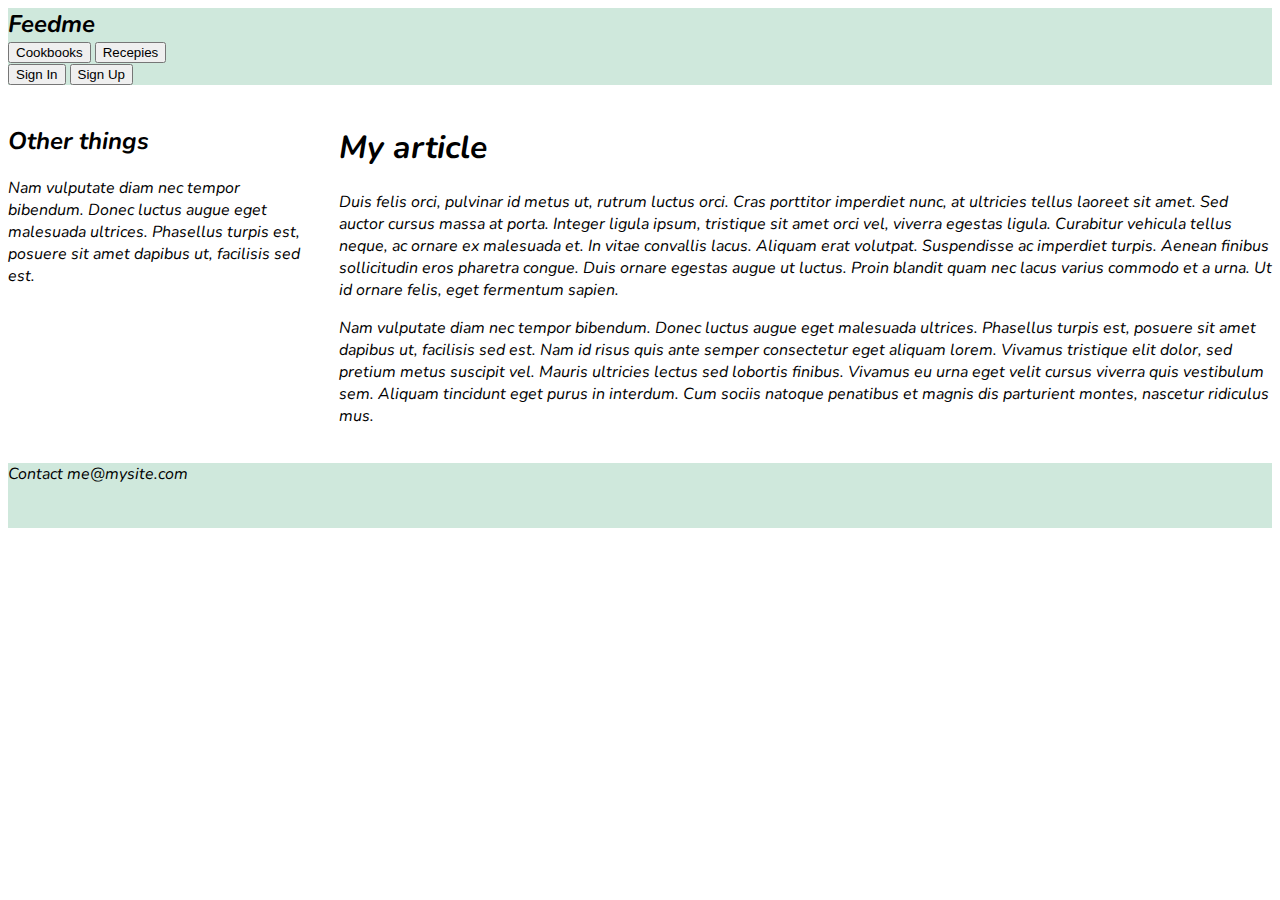
==== main_page.html @ 29894379 "First commit" ====
<!DOCTYPE html>
<html lang="en">
<head>
    <meta charset="UTF-8">
    <title>Title</title>
    <link rel="stylesheet" href="css/main.css">
</head>
<body>
    <div class="container">
        <header class="header">
            <div class="logo">Feedme</div>
            <button>Cookbooks</button>
            <button>Recepies</button>
            <div class="search-form"></div>
            <button>Sign In</button>
            <button>Sign Up</button>
        </header>
<!--        <header>This is my lovely blog</header>-->
        <article>
            <h1>My article</h1>
            <p>Duis felis orci, pulvinar id metus ut, rutrum luctus orci. Cras porttitor imperdiet nunc, at ultricies tellus laoreet sit amet. Sed auctor cursus massa at porta. Integer ligula ipsum, tristique sit amet orci vel, viverra egestas ligula. Curabitur vehicula tellus neque, ac ornare ex malesuada et. In vitae convallis lacus. Aliquam erat volutpat. Suspendisse ac imperdiet turpis. Aenean finibus sollicitudin eros pharetra congue. Duis ornare egestas augue ut luctus. Proin blandit quam nec lacus varius commodo et a urna. Ut id ornare felis, eget fermentum sapien.</p>

            <p>Nam vulputate diam nec tempor bibendum. Donec luctus augue eget malesuada ultrices. Phasellus turpis est, posuere sit amet dapibus ut, facilisis sed est. Nam id risus quis ante semper consectetur eget aliquam lorem. Vivamus tristique elit dolor, sed pretium metus suscipit vel. Mauris ultricies lectus sed lobortis finibus. Vivamus eu urna eget velit cursus viverra quis vestibulum sem. Aliquam tincidunt eget purus in interdum. Cum sociis natoque penatibus et magnis dis parturient montes, nascetur ridiculus mus.</p>
        </article>
        <aside><h2>Other things</h2>
            <p>Nam vulputate diam nec tempor bibendum. Donec luctus augue eget malesuada ultrices. Phasellus turpis est, posuere sit amet dapibus ut, facilisis sed est.</p></aside>
        <footer>Contact me@mysite.com</footer>
    </div>
</body>
</html>
---- css/main.css ----
@font-face {
    font-family: "Nunito";
    src: url("../fonts/Nunito/Nunito-VariableFont_wght.ttf");
    src: url("../fonts/Nunito/Nunito-Italic-VariableFont_wght.ttf");
}

.container {
    display: grid;
    grid-template-areas:
        "header header"
        "sidebar content"
        "footer footer";
    grid-template-columns: 1fr 3fr;
    grid-auto-rows: minmax(65px, auto);  /*65px;*/
    gap: 20px;
}

header {
    grid-area: header;
    background-color: rgb(207,232,220);
}

.logo {
    font-family: Nunito, serif;
    font-size: 24px;
    font-style: normal;
    font-weight: 700;
    line-height: 33px;
    letter-spacing: 0em;
    text-align: left;
}

body {
    font-family: Nunito;
}

article {
    grid-area: content;
}

aside {
    grid-area: sidebar;
}

footer {
    grid-area: footer;
    background-color: rgb(207,232,220);
}

/*header {*/
/*    grid-column: 1/3;*/
/*    grid-row: 1;*/
/*    background-color: rgb(207,232,220);*/
/*}*/

/*article {*/
/*    grid-column: 2;*/
/*    grid-row: 2;*/
/*}*/

/*aside {*/
/*    grid-column: 1;*/
/*    grid-row: 2;*/
/*}*/

/*footer {*/
/*    grid-column: 1/3;*/
/*    grid-row: 3;*/
/*    background-color: rgb(207,232,220);*/
/*}*/
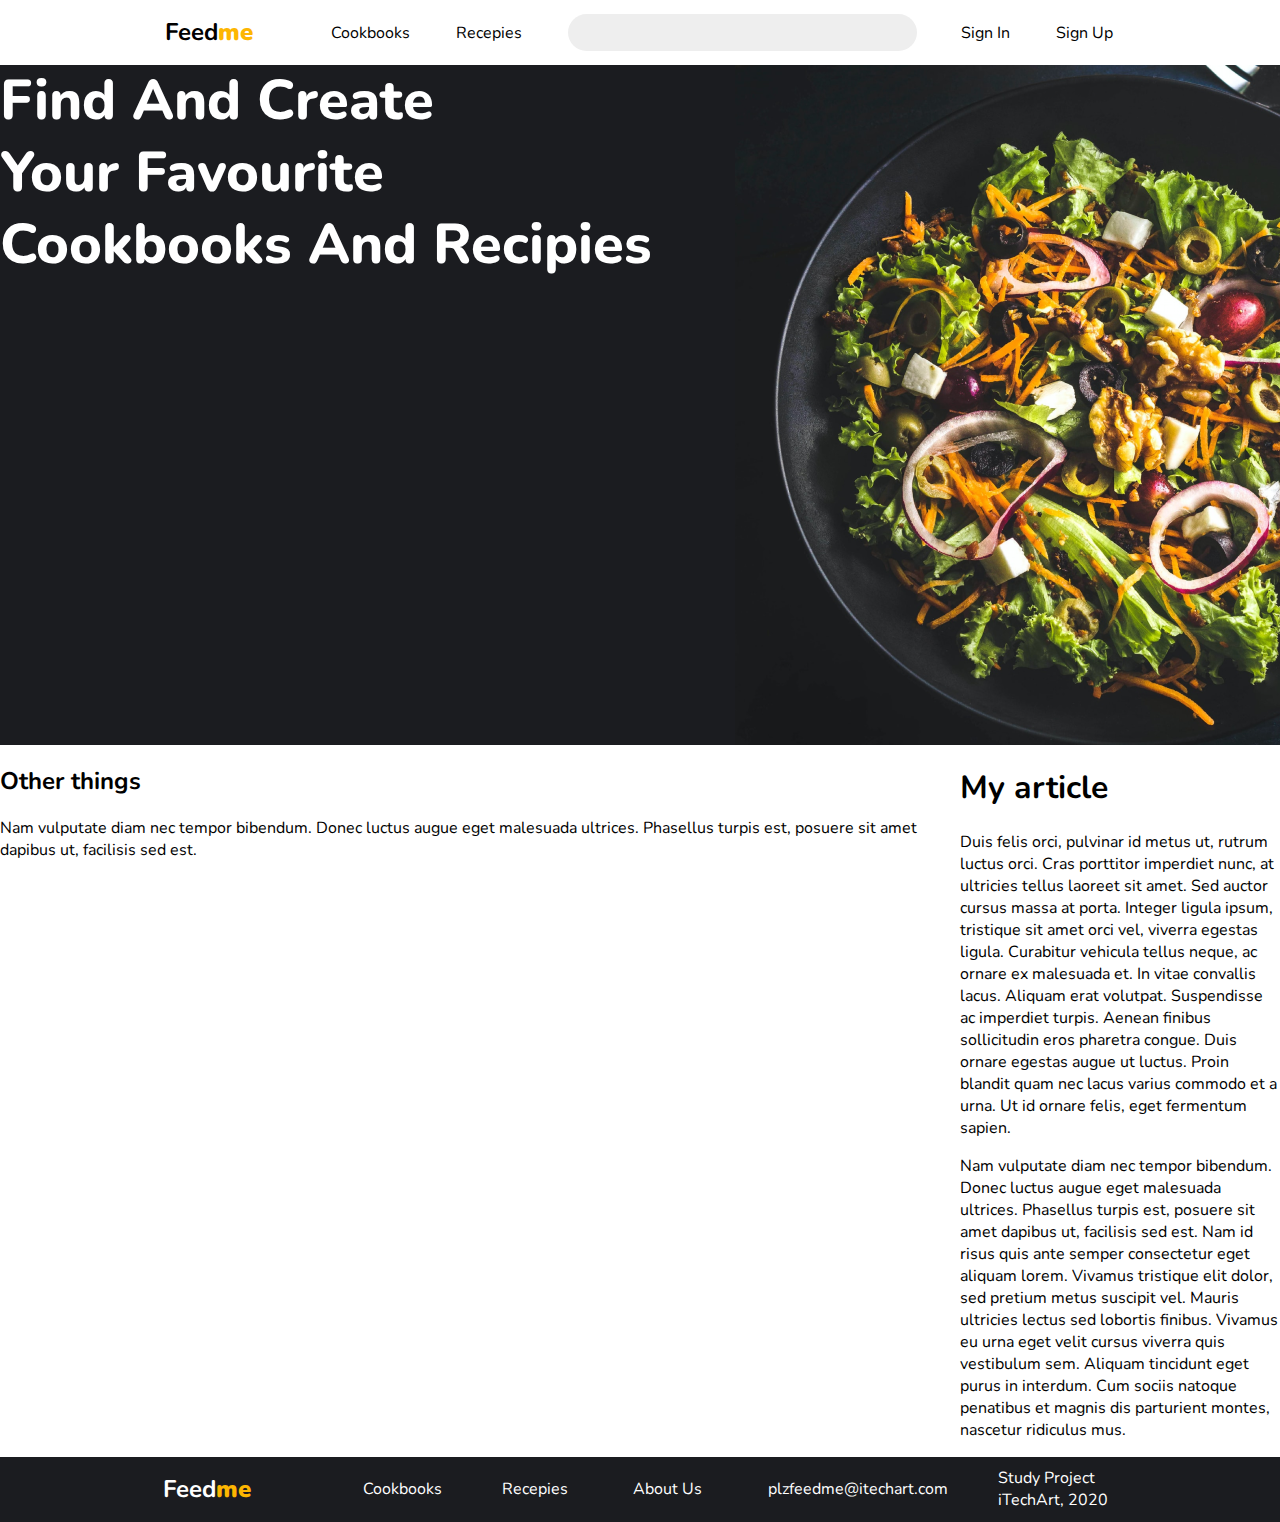
==== commit 96bc202d: "Intermediate commit - greate greating message" ====
--- a/main_page.html
+++ b/main_page.html
@@ -7,15 +7,22 @@
 </head>
 <body>
     <div class="container">
-        <header class="header">
-            <div class="logo">Feedme</div>
-            <button>Cookbooks</button>
-            <button>Recepies</button>
-            <div class="search-form"></div>
-            <button>Sign In</button>
-            <button>Sign Up</button>
+        <header class="header header-container">
+            <span class="header__logo">Feed<b class="logo_me">me</b></span>
+            <button class="header__btn btn_cookbooks">Cookbooks</button>
+            <button class="header__btn btn_recepies">Recepies</button>
+                <input class="search-form" type="text"/>
+            <button class="header__btn btn_sign-in">Sign In</button>
+            <button class="header__btn btn_sign-up">Sign Up</button>
         </header>
-<!--        <header>This is my lovely blog</header>-->
+        <div class="bg">
+            <div class="bg-pouring">
+                <span class="greeting-text">Find And Create<br>Your Favourite<br>Cookbooks And Recipies</span>
+            </div>
+            <img class="bg-img" src="img/pan.png">
+        </div>
+<!--        <div class="bg-pouring"></div>-->
+<!--        <div class="bg-img"></div>-->
         <article>
             <h1>My article</h1>
             <p>Duis felis orci, pulvinar id metus ut, rutrum luctus orci. Cras porttitor imperdiet nunc, at ultricies tellus laoreet sit amet. Sed auctor cursus massa at porta. Integer ligula ipsum, tristique sit amet orci vel, viverra egestas ligula. Curabitur vehicula tellus neque, ac ornare ex malesuada et. In vitae convallis lacus. Aliquam erat volutpat. Suspendisse ac imperdiet turpis. Aenean finibus sollicitudin eros pharetra congue. Duis ornare egestas augue ut luctus. Proin blandit quam nec lacus varius commodo et a urna. Ut id ornare felis, eget fermentum sapien.</p>
@@ -24,7 +31,17 @@
         </article>
         <aside><h2>Other things</h2>
             <p>Nam vulputate diam nec tempor bibendum. Donec luctus augue eget malesuada ultrices. Phasellus turpis est, posuere sit amet dapibus ut, facilisis sed est.</p></aside>
-        <footer>Contact me@mysite.com</footer>
+        <footer class="footer footer-container">
+            <span class="footer__logo">Feed<b class="logo_me">me</b></span>
+            <a class="footer__link link_cookbooks">Cookbooks</a>
+            <a class="footer__link link_recepies">Recepies</a>
+            <a class="footer__link link_about-us">About Us</a>
+            <a class="footer__link link_email">plzfeedme@itechart.com</a>
+            <div class="link_sign">
+                <a class="footer__link link_sign-top">Study Project</a>
+                <a class="footer__link link_sign-bottom">iTechArt, 2020</a>
+            </div>
+        </footer>
     </div>
 </body>
 </html>
--- a/css/main.css
+++ b/css/main.css
@@ -1,70 +1,212 @@
 @font-face {
     font-family: "Nunito";
     src: url("../fonts/Nunito/Nunito-VariableFont_wght.ttf");
-    src: url("../fonts/Nunito/Nunito-Italic-VariableFont_wght.ttf");
+}
+
+:root {
+    --bar-height: 65px;
+    --color-primary: #ffffff
+}
+
+body {
+    font-family: Nunito, sans-serif;
+    margin: 0;
 }
 
 .container {
     display: grid;
     grid-template-areas:
         "header header"
-        "sidebar content"
+        "bg bg"
+        "sidebar article"
         "footer footer";
-    grid-template-columns: 1fr 3fr;
-    grid-auto-rows: minmax(65px, auto);  /*65px;*/
-    gap: 20px;
-}
-
-header {
+    grid-template-columns: 3fr 1fr;
+    grid-template-rows: 65px 680px auto 65px;
+    /*grid-auto-rows: minmax(65px, auto);*/
+}
+
+.header {
     grid-area: header;
-    background-color: rgb(207,232,220);
-}
-
-.logo {
-    font-family: Nunito, serif;
+    background: #FFFFFF;
+    align-items: center;
+    box-shadow: 0 0 25px rgba(0, 0, 0, 0.12);
+}
+
+.header-container {
+    display: grid;
+    grid-template-areas:
+        ". logo . cookbooks recepies search-form . . sign-in . sign-up .";
+    grid-template-columns: minmax(auto, 165px) 87px minmax(45px, 73px) 125px 118px minmax(80px, 547px) 45px auto 65px 30px 65px minmax(auto, 165px);
+    grid-template-rows: 65px;
+    width: 100%;
+}
+
+.header__logo {
+    font-family: Nunito, sans-serif;
     font-size: 24px;
     font-style: normal;
-    font-weight: 700;
+    font-weight: bold;
     line-height: 33px;
+    display: flex;
+    align-items: center;
+    grid-area: logo;
+}
+
+.logo_me {
+    color: #fdb601;
+}
+
+.header__btn {
+    height: 100%;
+    background-color: inherit;
+    border: none;
+    font-family: Nunito, sans-serif;
+    font-style: normal;
+    font-weight: normal;
+    font-size: 16px;
+    line-height: 22px;
+    display: flex;
+    align-items: center;
+}
+
+.btn_cookbooks {
+    width: 80px;
+    text-align: center;
+    grid-area: cookbooks;
+}
+
+.btn_recepies {
+    width: 73px;
+    grid-area: recepies;
+}
+
+.btn_sign-in {
+    width: 65px;
+    text-align: right;
+    grid-area: sign-in;
+}
+
+.btn_sign-up {
+    width: 70px;
+    text-align: right;
+    grid-area: sign-up;
+}
+
+.search-form-wrapper {
+    width: 381px;
+    grid-area: search-form;
+}
+
+.search-form {
+    height: 35px;
+    width: 100%;
+    border-radius: 37px;
+    background: #EEEEEE;
+    border: none;
+    padding-left: 5px;
+    grid-area: search-form;
+}
+
+.bg {
+    display: flex;
+    flex-direction: row;
+    grid-area: bg;
+    background: #1B1C20;
+}
+
+.bg-pouring {
+    color: #ffffff;
+    flex: 1 200px;
+    flex-flow: row wrap;
+    border: none;
+}
+
+.bg-img {
+    background: url("../img/pan.png") no-repeat;
+    height: 680px;
+    border: none;
+    /*grid-area: bg-img;*/
+}
+
+.greeting-text {
+    font-family: Nunito;
+    font-size: 56px;
+    font-style: normal;
+    font-weight: 800;
+    line-height: 72px;
     letter-spacing: 0em;
     text-align: left;
-}
-
-body {
-    font-family: Nunito;
-}
+
+}
+
+/*.bg-pouring {*/
+/*    background: #1B1C20;*/
+/*    grid-area: bg-pouring;*/
+/*}*/
+
+/*.bg-img {*/
+/*    background: url("../img/pan.png") no-repeat;*/
+/*    grid-area: bg-img;*/
+/*}*/
+
+.footer {
+    grid-area: footer;
+    background: #1B1C20;
+    color: #ffffff;
+    align-items: center;
+}
+
+.footer-container {
+    display: grid;
+    grid-template-areas:
+        ". logo-ft . cookbooks-ft recepies-ft about-us . email . sign .";
+    grid-template-columns: minmax(auto, 165px) 87px minmax(45px, 103px) 149px 131px 85px 50px 180px minmax(50px, auto) 120px minmax(auto, 165px);
+    grid-template-rows: 65px;
+    width: 100%;
+}
+
+.footer__logo {
+    font-family: Nunito, sans-serif;
+    font-size: 24px;
+    font-style: normal;
+    font-weight: bold;
+    line-height: 33px;
+    display: flex;
+    grid-area: logo-ft;
+}
+
+.link_cookbooks {
+    width: 99px;
+    text-align: center;
+    grid-area: cookbooks-ft;
+}
+
+.link_recepies {
+    width: 81px;
+    grid-area: recepies-ft;
+}
+
+.link_about-us {
+    width: 85px;
+    grid-area: about-us;
+}
+
+.link_email {
+    width: 223px;
+    grid-area: email;
+}
+
+.link_sign {
+    width: 120px;
+    grid-area: sign;
+}
+
+
 
 article {
-    grid-area: content;
+    grid-area: article;
 }
 
 aside {
     grid-area: sidebar;
 }
-
-footer {
-    grid-area: footer;
-    background-color: rgb(207,232,220);
-}
-
-/*header {*/
-/*    grid-column: 1/3;*/
-/*    grid-row: 1;*/
-/*    background-color: rgb(207,232,220);*/
-/*}*/
-
-/*article {*/
-/*    grid-column: 2;*/
-/*    grid-row: 2;*/
-/*}*/
-
-/*aside {*/
-/*    grid-column: 1;*/
-/*    grid-row: 2;*/
-/*}*/
-
-/*footer {*/
-/*    grid-column: 1/3;*/
-/*    grid-row: 3;*/
-/*    background-color: rgb(207,232,220);*/
-/*}*/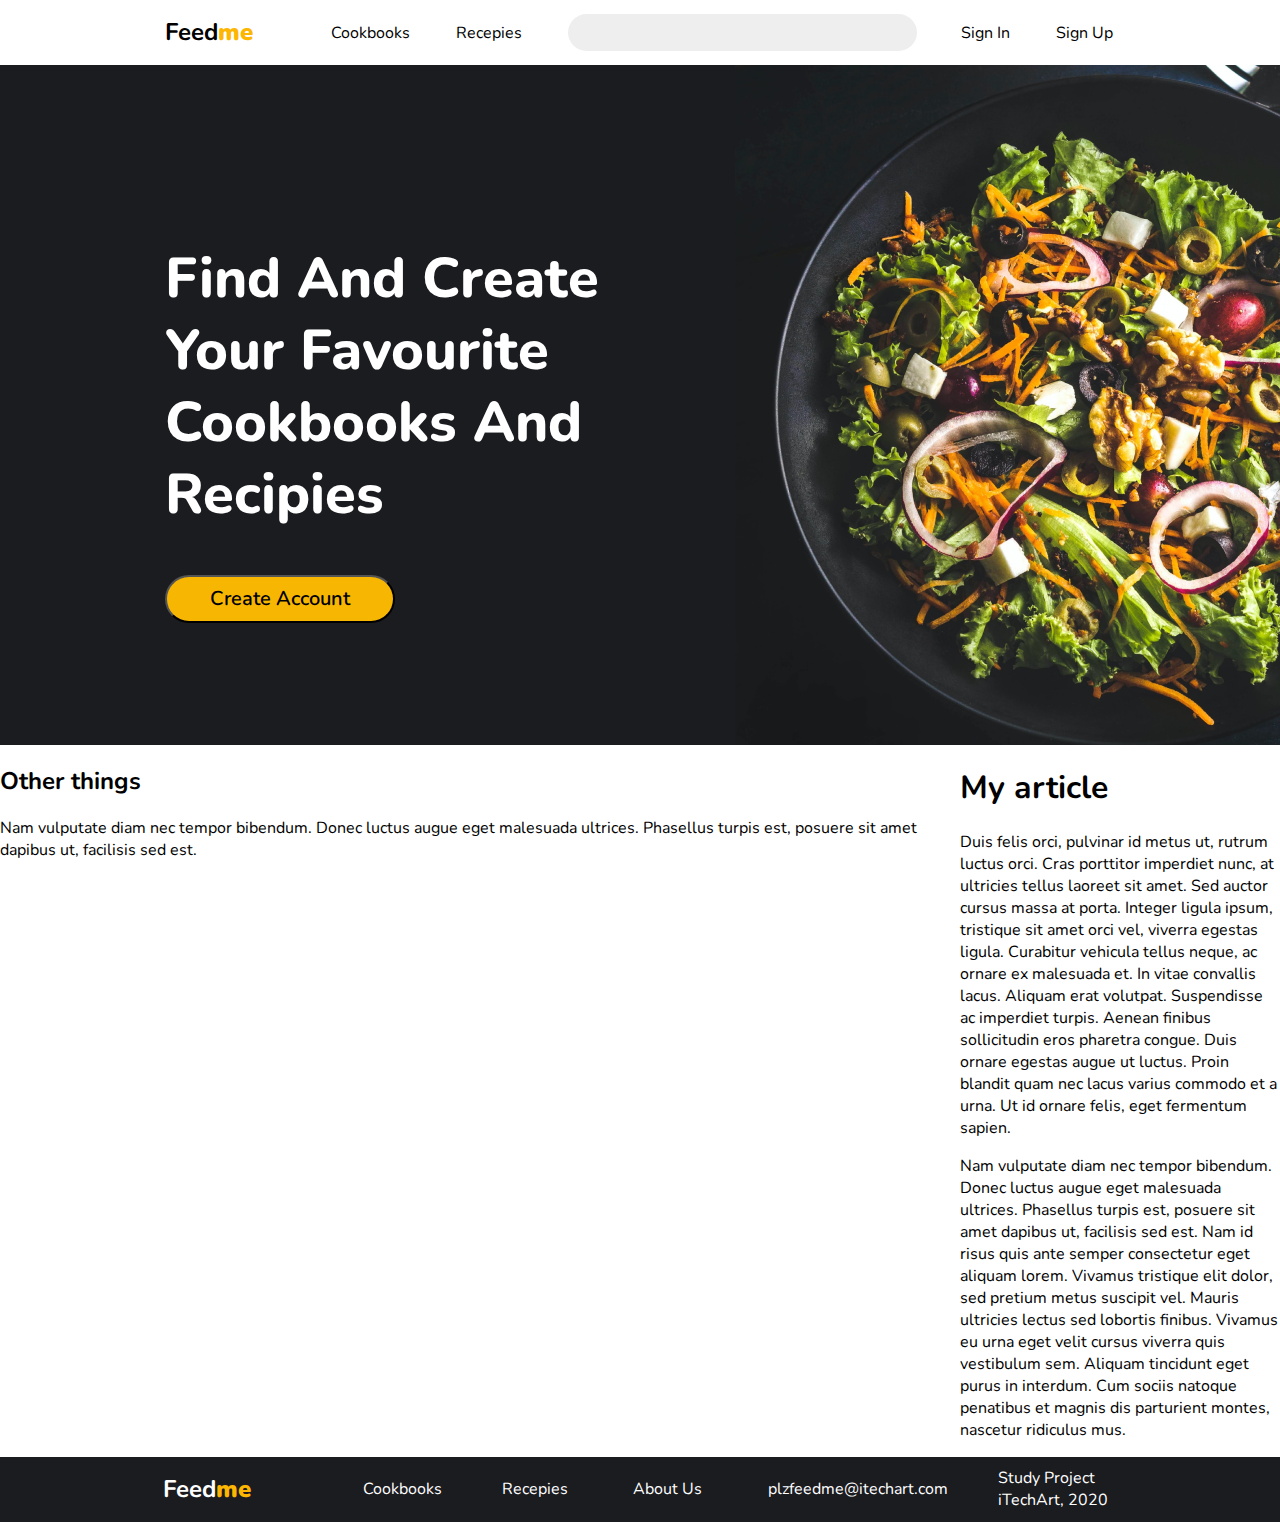
==== commit 3b47d240: "Add bg-container" ====
--- a/main_page.html
+++ b/main_page.html
@@ -16,8 +16,9 @@
             <button class="header__btn btn_sign-up">Sign Up</button>
         </header>
         <div class="bg">
-            <div class="bg-pouring">
-                <span class="greeting-text">Find And Create<br>Your Favourite<br>Cookbooks And Recipies</span>
+            <div class="bg-pouring bg-container">
+                <p class="greeting-text">Find And Create<br>Your Favourite<br>Cookbooks And Recipies</p>
+                <button class="btn_create">Create Account</button>
             </div>
             <img class="bg-img" src="img/pan.png">
         </div>
--- a/css/main.css
+++ b/css/main.css
@@ -107,8 +107,20 @@
     grid-area: search-form;
 }
 
+.bg-container {
+    display: grid;
+    grid-template-areas:
+        ". greeting-text ."
+        ". btn_create .";
+    grid-template-columns: minmax(auto, 165px) minmax(230px, 740px) minmax(45px, auto);
+    /*grid-template-rows: 65px;*/
+    width: 100%;
+}
+
 .bg {
     display: flex;
+    align-items: center;
+    justify-content: space-around;
     flex-direction: row;
     grid-area: bg;
     background: #1B1C20;
@@ -116,8 +128,6 @@
 
 .bg-pouring {
     color: #ffffff;
-    flex: 1 200px;
-    flex-flow: row wrap;
     border: none;
 }
 
@@ -125,18 +135,38 @@
     background: url("../img/pan.png") no-repeat;
     height: 680px;
     border: none;
-    /*grid-area: bg-img;*/
 }
 
 .greeting-text {
-    font-family: Nunito;
     font-size: 56px;
     font-style: normal;
     font-weight: 800;
     line-height: 72px;
     letter-spacing: 0em;
     text-align: left;
-
+    grid-area: greeting-text;
+    margin-bottom: 0;
+}
+
+.btn_create {
+    font-family: Nunito, sans-serif;
+    font-style: normal;
+    font-weight: 600;
+    font-size: 20px;
+    line-height: 72px;
+    display: flex;
+    align-items: center;
+    justify-content: space-around;
+    text-align: center;
+    text-transform: capitalize;
+    margin-top: 44px;
+    color: #000000;
+    background: #F7B602;
+    border-radius: 38px;
+    width: 230px;
+    height: 48px;
+    grid-area: btn_create;
+    grid-gap: 44px;
 }
 
 /*.bg-pouring {*/
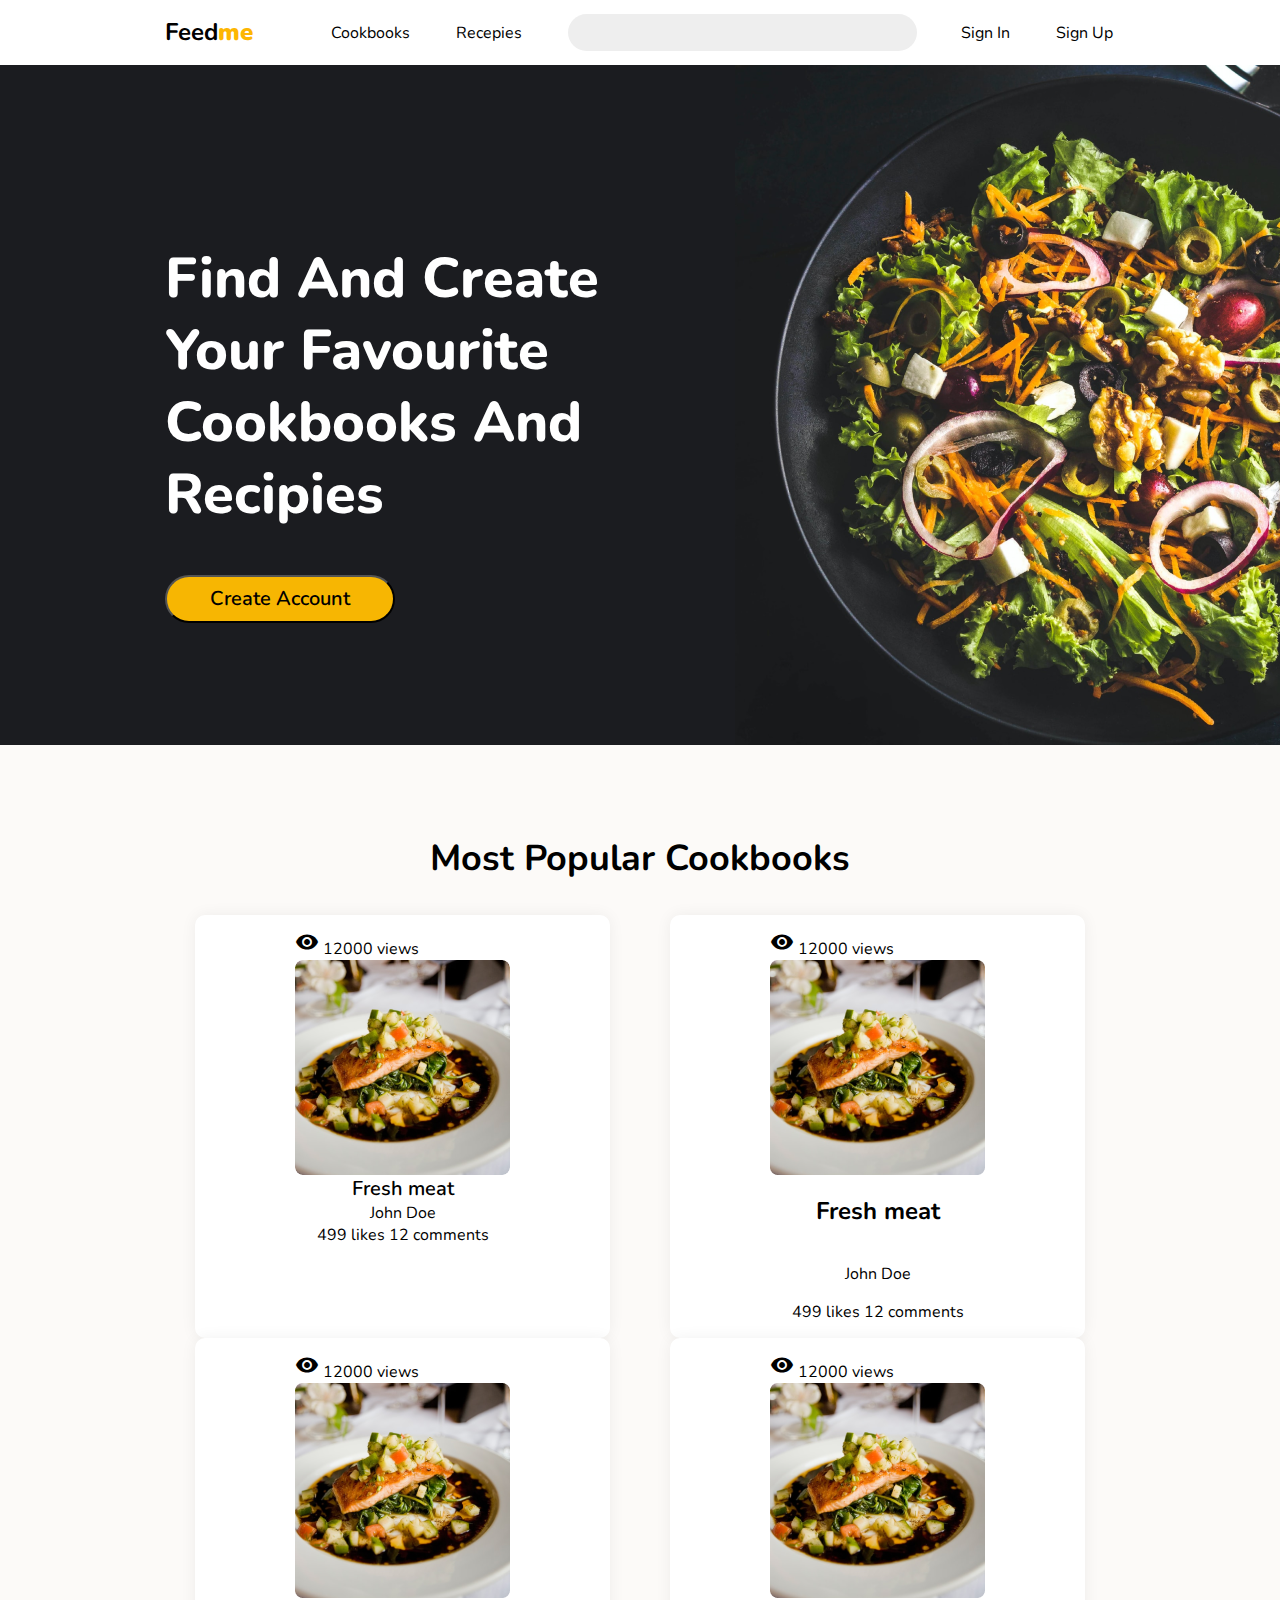
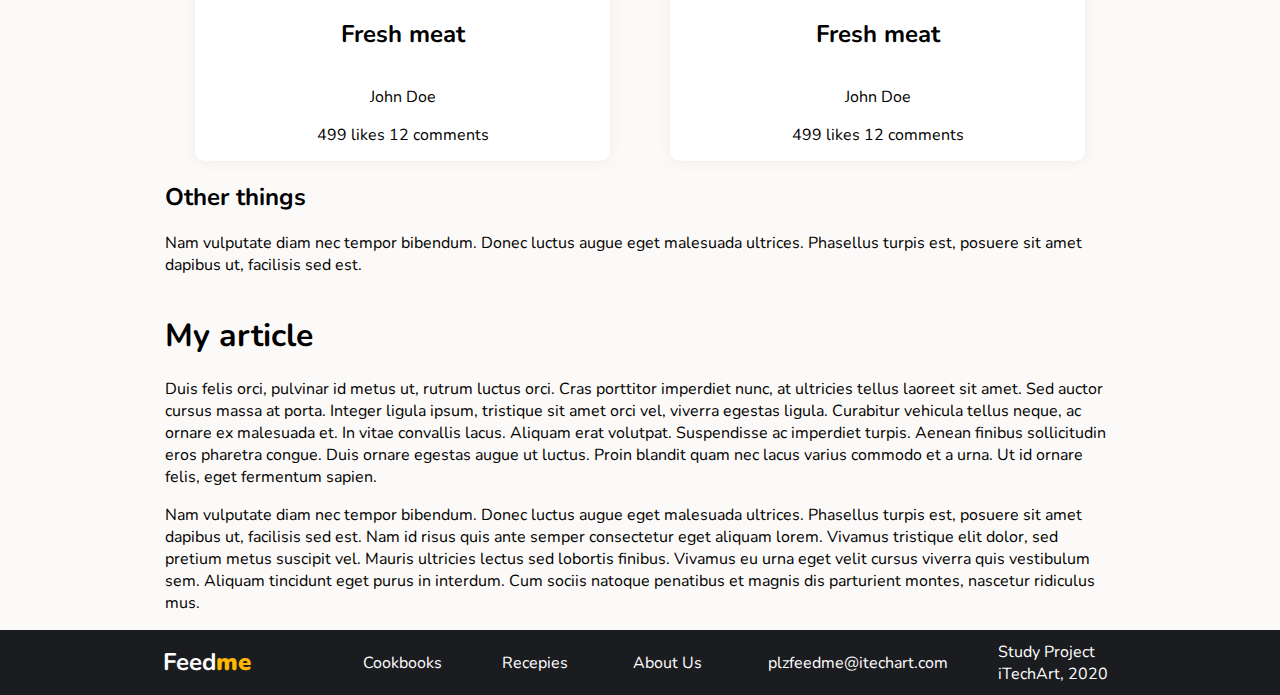
==== commit f4782c4e: "Temporary commit for card section" ====
--- a/main_page.html
+++ b/main_page.html
@@ -4,6 +4,8 @@
     <meta charset="UTF-8">
     <title>Title</title>
     <link rel="stylesheet" href="css/main.css">
+    <link href="https://fonts.googleapis.com/icon?family=Material+Icons"
+          rel="stylesheet">
 </head>
 <body>
     <div class="container">
@@ -22,8 +24,66 @@
             </div>
             <img class="bg-img" src="img/pan.png">
         </div>
-<!--        <div class="bg-pouring"></div>-->
-<!--        <div class="bg-img"></div>-->
+        <div class="content">
+            <div class="card-header">
+                <span class="card-header__text">Most Popular Cookbooks</span>
+            </div>
+            <section class="card-container">
+                <article class="card">
+                    <div class="card__header">
+                        <span class="material-icons">visibility</span>
+                        <span>12000 views</span>
+                    </div>
+                    <img class="card__img" src="img/fresh_meat.png">
+                    <div class="card__title">Fresh meat</div>
+                    <div class="card__author">John Doe</div>
+                    <div class="card__footer">
+                        <span>499 likes</span>
+                        <span>12 comments</span>
+                    </div>
+                </article>
+                <article class="card">
+                    <div class="card__header">
+                        <span class="material-icons">visibility</span>
+                        <span>12000 views</span>
+                    </div>
+                    <img src="img/fresh_meat.png">
+                    <h2>Fresh meat</h2>
+                    <p>John Doe</p>
+                    <div class="card__footer">
+                        <span>499 likes</span>
+                        <span>12 comments</span>
+                    </div>
+                </article>
+                <article class="card">
+                    <div class="card__header">
+                        <span class="material-icons">visibility</span>
+                        <span>12000 views</span>
+                    </div>
+                    <img src="img/fresh_meat.png">
+                    <h2>Fresh meat</h2>
+                    <p>John Doe</p>
+                    <div class="card__footer">
+                        <span>499 likes</span>
+                        <span>12 comments</span>
+                    </div>
+                </article>
+                <article class="card">
+                    <div class="card__header">
+                        <span class="material-icons">visibility</span>
+                        <span>12000 views</span>
+                    </div>
+                    <img src="img/fresh_meat.png">
+                    <h2>Fresh meat</h2>
+                    <p>John Doe</p>
+                    <div class="card__footer">
+                        <span>499 likes</span>
+                        <span>12 comments</span>
+                    </div>
+                </article>
+            </section>
+        </div>
+
         <article>
             <h1>My article</h1>
             <p>Duis felis orci, pulvinar id metus ut, rutrum luctus orci. Cras porttitor imperdiet nunc, at ultricies tellus laoreet sit amet. Sed auctor cursus massa at porta. Integer ligula ipsum, tristique sit amet orci vel, viverra egestas ligula. Curabitur vehicula tellus neque, ac ornare ex malesuada et. In vitae convallis lacus. Aliquam erat volutpat. Suspendisse ac imperdiet turpis. Aenean finibus sollicitudin eros pharetra congue. Duis ornare egestas augue ut luctus. Proin blandit quam nec lacus varius commodo et a urna. Ut id ornare felis, eget fermentum sapien.</p>
--- a/css/main.css
+++ b/css/main.css
@@ -10,26 +10,28 @@
 
 body {
     font-family: Nunito, sans-serif;
+    background: #FCFAF8;
     margin: 0;
 }
 
 .container {
     display: grid;
     grid-template-areas:
-        "header header"
-        "bg bg"
-        "sidebar article"
-        "footer footer";
-    grid-template-columns: 3fr 1fr;
-    grid-template-rows: 65px 680px auto 65px;
-    /*grid-auto-rows: minmax(65px, auto);*/
+        "header header header"
+        "bg bg bg"
+        ". content ."
+        ". sidebar ."
+        ". article ."
+        "footer footer footer";
+    grid-template-columns: minmax(auto, 165px) auto minmax(auto, 165px);
+    /*grid-template-rows: minmax(auto, 165px) auto minmax(auto, 165px);*/
 }
 
 .header {
+    background: #FFFFFF;
+    align-items: center;
+    box-shadow: 0 0 25px rgba(0, 0, 0, 0.12);
     grid-area: header;
-    background: #FFFFFF;
-    align-items: center;
-    box-shadow: 0 0 25px rgba(0, 0, 0, 0.12);
 }
 
 .header-container {
@@ -169,15 +171,69 @@
     grid-gap: 44px;
 }
 
-/*.bg-pouring {*/
-/*    background: #1B1C20;*/
-/*    grid-area: bg-pouring;*/
-/*}*/
-
-/*.bg-img {*/
-/*    background: url("../img/pan.png") no-repeat;*/
-/*    grid-area: bg-img;*/
-/*}*/
+.content {
+    grid-area: content;
+}
+
+.card-header {
+    display: flex;
+    text-align: center;
+    margin-top: 90px;
+    margin-bottom: 32px;
+}
+
+.card-header__text {
+    font-family: Nunito;
+    font-style: normal;
+    font-weight: bold;
+    font-size: 36px;
+    line-height: 48px;
+    flex-flow: row wrap;
+    flex: 1;
+}
+
+.card-container {
+    display: flex;
+    flex-flow: row wrap;
+    /*align-items: center;*/
+    /*justify-content: center;*/
+    grid-area: card-container;
+}
+
+.card {
+    display: flex;
+    flex-flow: column wrap;
+    align-items: center;
+    margin: 0 30px;
+    padding: 15px 20px;
+    background: #FFFFFF;
+    box-shadow: 0px 0px 16px rgba(0, 0, 0, 0.06);
+    border-radius: 10px;
+    flex: 2 255px;
+    box-sizing: content-box;
+    width: 255px;
+}
+
+.card__header {
+    text-align: left;
+    width: 215px;
+}
+
+.card__img {
+    height: 215px;
+    width: 215px;
+    border: none;
+    border-radius: 8px;
+}
+
+.card__title {
+    font-family: Nunito;
+    font-style: normal;
+    font-weight: 600;
+    font-size: 20px;
+    line-height: 27px;
+    align-items: self-start;
+}
 
 .footer {
     grid-area: footer;
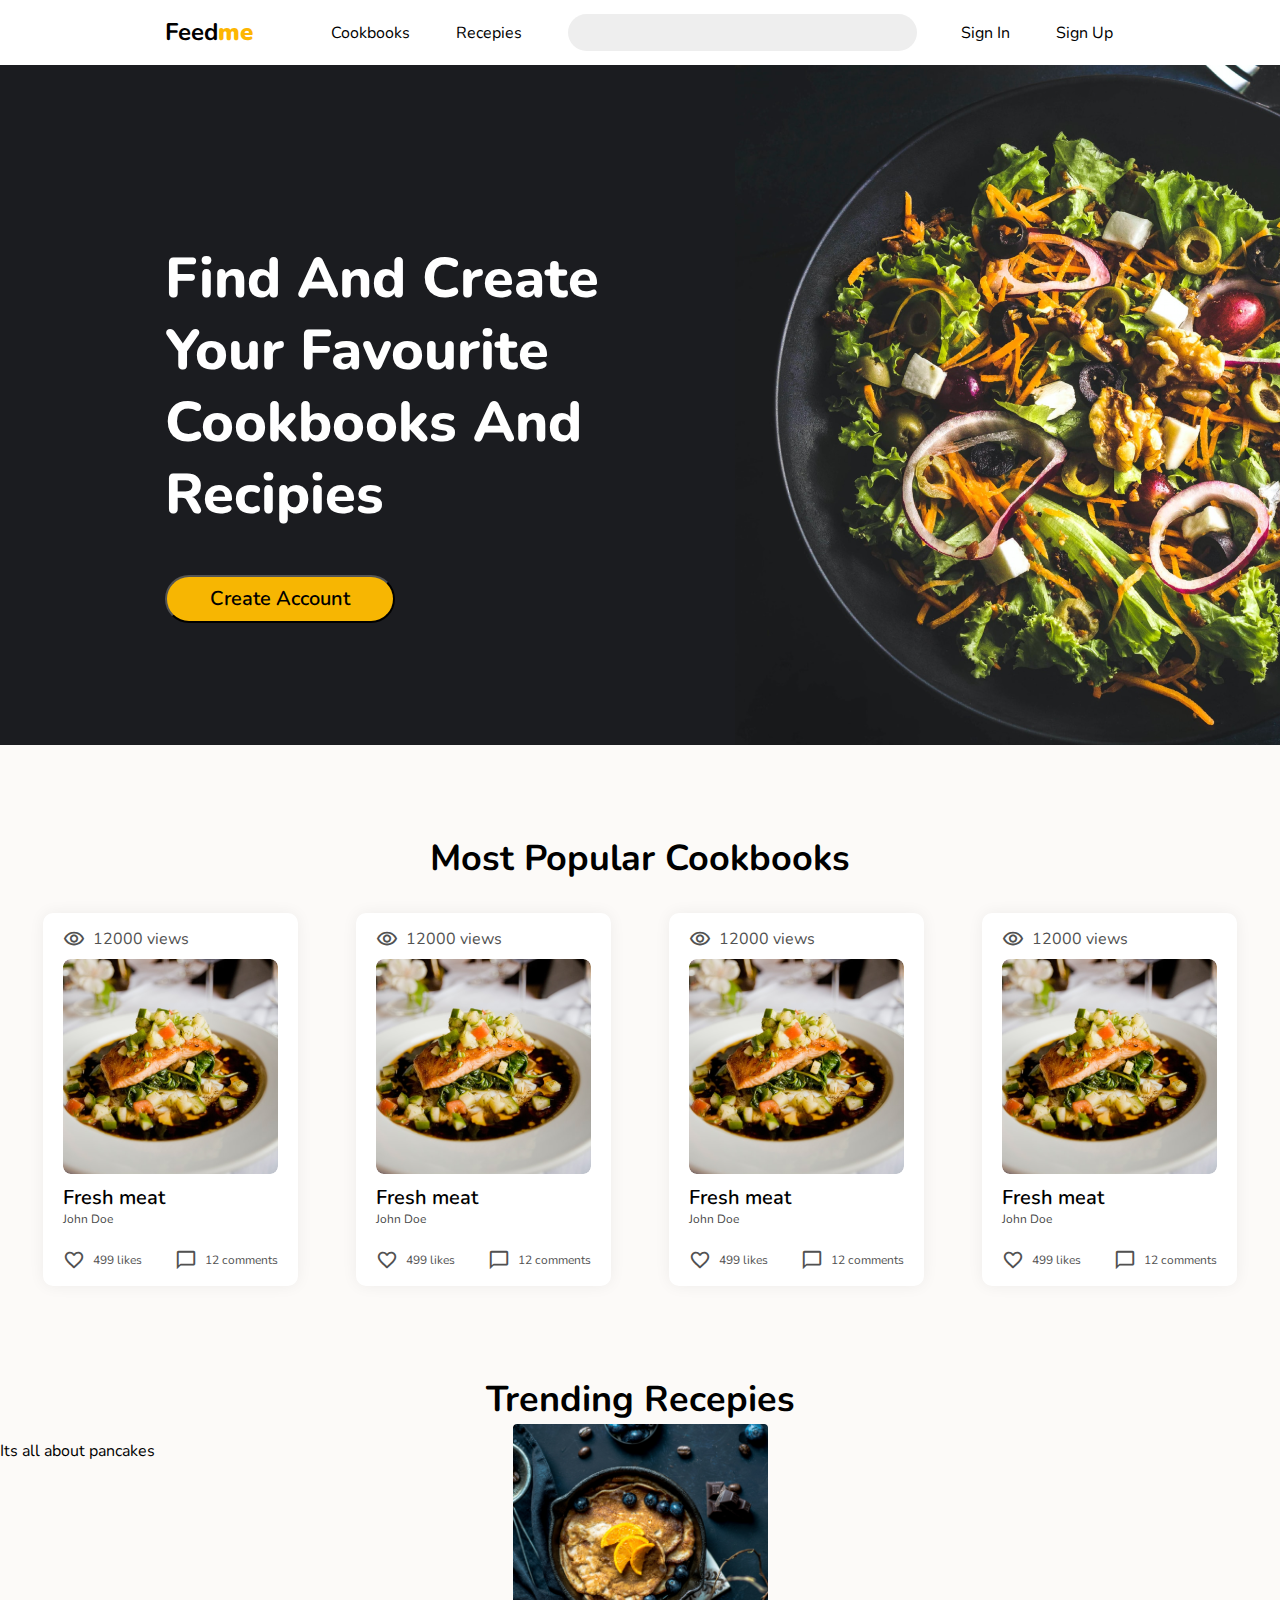
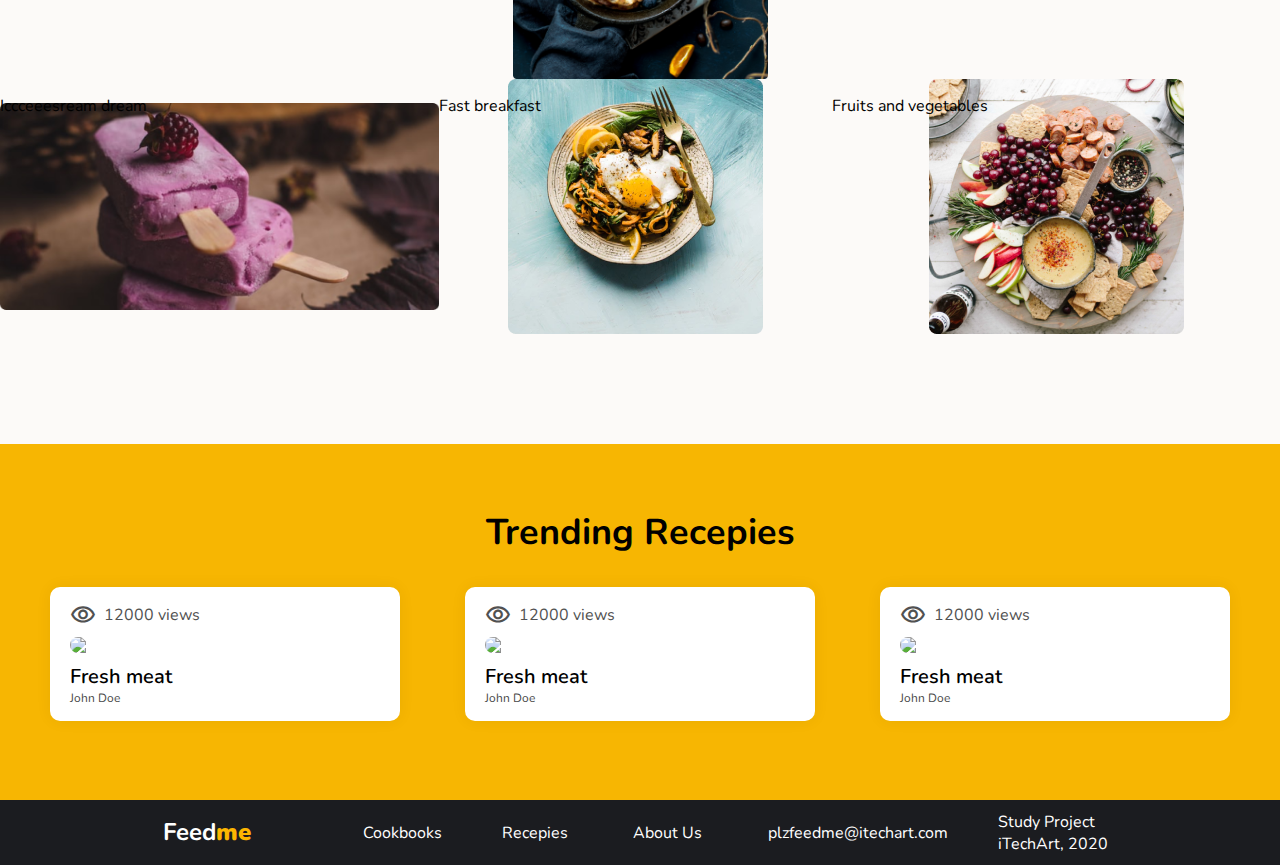
==== commit 108d1527: "Picked section realised with background property" ====
--- a/main_page.html
+++ b/main_page.html
@@ -4,8 +4,11 @@
     <meta charset="UTF-8">
     <title>Title</title>
     <link rel="stylesheet" href="css/main.css">
-    <link href="https://fonts.googleapis.com/icon?family=Material+Icons"
+
+    <!-- https://material.io/resources/icons/?style=outline -->
+    <link href="https://fonts.googleapis.com/css2?family=Material+Icons+Outlined"
           rel="stylesheet">
+
 </head>
 <body>
     <div class="container">
@@ -25,73 +28,147 @@
             <img class="bg-img" src="img/pan.png">
         </div>
         <div class="content">
-            <div class="card-header">
-                <span class="card-header__text">Most Popular Cookbooks</span>
+            <div class="main-header">
+                <span class="main-header__text">Most Popular Cookbooks</span>
             </div>
             <section class="card-container">
                 <article class="card">
-                    <div class="card__header">
-                        <span class="material-icons">visibility</span>
+                    <div class="card__header ">
+                        <span class="material-icons-outlined md-22 card-header-icon">visibility</span>
                         <span>12000 views</span>
                     </div>
                     <img class="card__img" src="img/fresh_meat.png">
                     <div class="card__title">Fresh meat</div>
                     <div class="card__author">John Doe</div>
                     <div class="card__footer">
-                        <span>499 likes</span>
-                        <span>12 comments</span>
+                        <div class="card__likes card-footer-container">
+                            <span class="material-icons-outlined md-22 card-like-icon">favorite_border</span>
+                            <span>499 likes</span>
+                        </div>
+                        <div class="card__comments card-footer-container">
+                            <span class="material-icons-outlined md-22 card-comment-icon">chat_bubble_outline</span>
+                            <span>12 comments</span>
+                        </div>
                     </div>
                 </article>
                 <article class="card">
-                    <div class="card__header">
-                        <span class="material-icons">visibility</span>
+                    <div class="card__header ">
+                        <span class="material-icons-outlined md-22 card-header-icon">visibility</span>
                         <span>12000 views</span>
                     </div>
-                    <img src="img/fresh_meat.png">
-                    <h2>Fresh meat</h2>
-                    <p>John Doe</p>
+                    <img class="card__img" src="img/fresh_meat.png">
+                    <div class="card__title">Fresh meat</div>
+                    <div class="card__author">John Doe</div>
                     <div class="card__footer">
-                        <span>499 likes</span>
-                        <span>12 comments</span>
+                        <div class="card__likes card-footer-container">
+                            <span class="material-icons-outlined md-22 card-like-icon">favorite_border</span>
+                            <span>499 likes</span>
+                        </div>
+                        <div class="card__comments card-footer-container">
+                            <span class="material-icons-outlined md-22 card-comment-icon">chat_bubble_outline</span>
+                            <span>12 comments</span>
+                        </div>
                     </div>
                 </article>
                 <article class="card">
-                    <div class="card__header">
-                        <span class="material-icons">visibility</span>
+                    <div class="card__header ">
+                        <span class="material-icons-outlined md-22 card-header-icon">visibility</span>
                         <span>12000 views</span>
                     </div>
-                    <img src="img/fresh_meat.png">
-                    <h2>Fresh meat</h2>
-                    <p>John Doe</p>
+                    <img class="card__img" src="img/fresh_meat.png">
+                    <div class="card__title">Fresh meat</div>
+                    <div class="card__author">John Doe</div>
                     <div class="card__footer">
-                        <span>499 likes</span>
-                        <span>12 comments</span>
+                        <div class="card__likes card-footer-container">
+                            <span class="material-icons-outlined md-22 card-like-icon">favorite_border</span>
+                            <span>499 likes</span>
+                        </div>
+                        <div class="card__comments card-footer-container">
+                            <span class="material-icons-outlined md-22 card-comment-icon">chat_bubble_outline</span>
+                            <span>12 comments</span>
+                        </div>
                     </div>
                 </article>
                 <article class="card">
-                    <div class="card__header">
-                        <span class="material-icons">visibility</span>
+                    <div class="card__header ">
+                        <span class="material-icons-outlined md-22 card-header-icon">visibility</span>
                         <span>12000 views</span>
                     </div>
-                    <img src="img/fresh_meat.png">
-                    <h2>Fresh meat</h2>
-                    <p>John Doe</p>
+                    <img class="card__img" src="img/fresh_meat.png">
+                    <div class="card__title">Fresh meat</div>
+                    <div class="card__author">John Doe</div>
                     <div class="card__footer">
-                        <span>499 likes</span>
-                        <span>12 comments</span>
+                        <div class="card__likes card-footer-container">
+                            <span class="material-icons-outlined md-22 card-like-icon">favorite_border</span>
+                            <span>499 likes</span>
+                        </div>
+                        <div class="card__comments card-footer-container">
+                            <span class="material-icons-outlined md-22 card-comment-icon">chat_bubble_outline</span>
+                            <span>12 comments</span>
+                        </div>
                     </div>
                 </article>
+
             </section>
+            <div class="picked">
+                <div class="main-header">
+                  <span class="main-header__text">Trending Recepies</span>
+                </div>
+                <div class="img-container">
+                    <section class="img-container img-container__left">
+                        <div class="img-wrapper img-size_l">
+                            <p class="img__text">Its all about pancakes</p>
+                        </div>
+                    </section>
+                    <section class="img-container img-container__right">
+                        <div class="img-wrapper img-size_m">
+                            <p class="img__text">Iccceeesream dream</p>
+                        </div>
+                        <div class="img-wrapper img-size_s-left">
+                            <p class="img__text">Fast breakfast</p>
+                        </div>
+                        <div class="img-wrapper img-size_s-right">
+                            <p class="img__text">Fruits and vegetables</p>
+                        </div>
+                    </section>
+                </div>
+            </div>
+            <div class="trends">
+                <div class="main-header main-header__trends">
+                  <span class="main-header__text">Trending Recepies</span>
+                </div>
+                <section class="card-container">
+                    <article class="card card__trends">
+                        <div class="card__header">
+                            <span class="material-icons-outlined md-26 card-header-icon">visibility</span>
+                            <span>12000 views</span>
+                        </div>
+                        <img class="card__img" src="img/fresh_meat_with_potato.png">
+                        <div class="card__title">Fresh meat</div>
+                        <div class="card__author card-author__trends">John Doe</div>
+                    </article>
+                    <article class="card card__trends">
+                        <div class="card__header">
+                            <span class="material-icons-outlined md-26 card-header-icon">visibility</span>
+                            <span>12000 views</span>
+                        </div>
+                        <img class="card__img" src="img/fresh_meat_with_potato.png">
+                        <div class="card__title">Fresh meat</div>
+                        <div class="card__author card-author__trends">John Doe</div>
+                    </article>
+                    <article class="card card__trends">
+                        <div class="card__header">
+                            <span class="material-icons-outlined md-26 card-header-icon">visibility</span>
+                            <span>12000 views</span>
+                        </div>
+                        <img class="card__img" src="img/fresh_meat_with_potato.png">
+                        <div class="card__title">Fresh meat</div>
+                        <div class="card__author card-author__trends">John Doe</div>
+                    </article>
+                </section>
+            </div>
         </div>
 
-        <article>
-            <h1>My article</h1>
-            <p>Duis felis orci, pulvinar id metus ut, rutrum luctus orci. Cras porttitor imperdiet nunc, at ultricies tellus laoreet sit amet. Sed auctor cursus massa at porta. Integer ligula ipsum, tristique sit amet orci vel, viverra egestas ligula. Curabitur vehicula tellus neque, ac ornare ex malesuada et. In vitae convallis lacus. Aliquam erat volutpat. Suspendisse ac imperdiet turpis. Aenean finibus sollicitudin eros pharetra congue. Duis ornare egestas augue ut luctus. Proin blandit quam nec lacus varius commodo et a urna. Ut id ornare felis, eget fermentum sapien.</p>
-
-            <p>Nam vulputate diam nec tempor bibendum. Donec luctus augue eget malesuada ultrices. Phasellus turpis est, posuere sit amet dapibus ut, facilisis sed est. Nam id risus quis ante semper consectetur eget aliquam lorem. Vivamus tristique elit dolor, sed pretium metus suscipit vel. Mauris ultricies lectus sed lobortis finibus. Vivamus eu urna eget velit cursus viverra quis vestibulum sem. Aliquam tincidunt eget purus in interdum. Cum sociis natoque penatibus et magnis dis parturient montes, nascetur ridiculus mus.</p>
-        </article>
-        <aside><h2>Other things</h2>
-            <p>Nam vulputate diam nec tempor bibendum. Donec luctus augue eget malesuada ultrices. Phasellus turpis est, posuere sit amet dapibus ut, facilisis sed est.</p></aside>
         <footer class="footer footer-container">
             <span class="footer__logo">Feed<b class="logo_me">me</b></span>
             <a class="footer__link link_cookbooks">Cookbooks</a>
--- a/css/main.css
+++ b/css/main.css
@@ -2,6 +2,24 @@
     font-family: "Nunito";
     src: url("../fonts/Nunito/Nunito-VariableFont_wght.ttf");
 }
+
+/* Rules for sizing the icon. */
+.material-icons-outlined.md-12 { font-size: 12px; }
+.material-icons-outlined.md-16 { font-size: 16px; }
+.material-icons-outlined.md-18 { font-size: 18px; }
+.material-icons-outlined.md-22 { font-size: 22px; }
+.material-icons-outlined.md-24 { font-size: 24px; }
+.material-icons-outlined.md-26 { font-size: 26px; }
+.material-icons-outlined.md-36 { font-size: 36px; }
+.material-icons-outlined.md-48 { font-size: 48px; }
+
+/* Rules for using icons as black on a light background. */
+.material-icons-outlined.md-dark { color: rgba(0, 0, 0, 0.54); }
+.material-icons-outlined.md-dark.md-inactive { color: rgba(0, 0, 0, 0.26); }
+
+/* Rules for using icons as white on a dark background. */
+.material-icons-outlined.md-light { color: rgba(255, 255, 255, 1); }
+.material-icons-outlined.md-light.md-inactive { color: rgba(255, 255, 255, 0.3); }
 
 :root {
     --bar-height: 65px;
@@ -19,12 +37,9 @@
     grid-template-areas:
         "header header header"
         "bg bg bg"
-        ". content ."
-        ". sidebar ."
-        ". article ."
+        "content content content"
         "footer footer footer";
     grid-template-columns: minmax(auto, 165px) auto minmax(auto, 165px);
-    /*grid-template-rows: minmax(auto, 165px) auto minmax(auto, 165px);*/
 }
 
 .header {
@@ -175,14 +190,13 @@
     grid-area: content;
 }
 
-.card-header {
+.main-header {
     display: flex;
     text-align: center;
     margin-top: 90px;
-    margin-bottom: 32px;
-}
-
-.card-header__text {
+}
+
+.main-header__text {
     font-family: Nunito;
     font-style: normal;
     font-weight: bold;
@@ -195,8 +209,8 @@
 .card-container {
     display: flex;
     flex-flow: row wrap;
-    /*align-items: center;*/
-    /*justify-content: center;*/
+    align-content: space-evenly;
+    justify-content: space-evenly;
     grid-area: card-container;
 }
 
@@ -204,26 +218,44 @@
     display: flex;
     flex-flow: column wrap;
     align-items: center;
-    margin: 0 30px;
+    margin: 30px 15px 0;
     padding: 15px 20px;
     background: #FFFFFF;
     box-shadow: 0px 0px 16px rgba(0, 0, 0, 0.06);
     border-radius: 10px;
-    flex: 2 255px;
-    box-sizing: content-box;
-    width: 255px;
+    flex: 0 0 255px;
+    box-sizing: border-box;
+    color: #515151;
 }
 
 .card__header {
-    text-align: left;
-    width: 215px;
+    display: flex;
+    align-items: center;
+    margin-bottom: 9px;
+    align-self: flex-start;
+}
+
+.card-header__text {
+    font-family: Roboto;
+    font-style: normal;
+    font-weight: normal;
+    font-size: 12px;
+    line-height: 14px;
+}
+
+.card-header-icon {
+    margin-right: 8px;
 }
 
 .card__img {
-    height: 215px;
-    width: 215px;
+    width: 100%;
     border: none;
     border-radius: 8px;
+    margin-bottom: 10px;
+}
+
+.card-img__picked:first-child {
+
 }
 
 .card__title {
@@ -233,7 +265,105 @@
     font-size: 20px;
     line-height: 27px;
     align-items: self-start;
-}
+    align-self: flex-start;
+    color: #000000;
+}
+
+.card__author {
+    font-family: Nunito;
+    font-style: normal;
+    font-weight: normal;
+    font-size: 12px;
+    line-height: 16px;
+    color: #474747;
+    align-self: flex-start;
+    margin-bottom: 22px;
+}
+
+.card__footer {
+    font-family: Nunito;
+    font-style: normal;
+    font-weight: normal;
+    font-size: 12px;
+    line-height: 16px;
+    display: flex;
+    align-items: center;
+    justify-content: space-between;
+    width: 100%;
+    margin-top: auto;
+}
+
+.card-like-icon{
+    margin-right: 8px;
+}
+
+.card-comment-icon{
+    margin-right: 8px;
+}
+
+.card-footer-container {
+    display: flex;
+    align-items: center;
+}
+
+.main-header__trends {
+    margin-top: 110px;
+    padding-top: 65px;
+}
+
+.card__trends {
+    flex: 0 0 350px;
+}
+
+.card-author__trends {
+    margin-bottom: 0;
+}
+
+.trends {
+    background-color: #F7B602;
+    padding-bottom: 79px;
+}
+
+.img-container {
+    display: flex;
+    flex-flow: row wrap;
+    grid-area: card-container;
+}
+
+.img-container__left {
+    display: flex;
+    flex-flow: column wrap;
+    justify-content: flex-start;
+    grid-area: card-container;
+    height: 255px;
+    width: 100%;
+}
+
+.img-container__right {
+    display: flex;
+    flex-flow: column wrap;
+    justify-content: flex-start;
+    grid-area: card-container;
+    height: 255px;
+    width: 100%;
+}
+
+.img-size_l {
+    flex: 4 1 540px;
+    background: center / contain no-repeat url("../img/pancakes.png");
+}
+
+.img-size_m {
+    flex: 2 1 540px;
+    background: center / contain no-repeat url("../img/ice-cream.png");}
+
+.img-size_s-left {
+    flex: 1 1 255px;
+    background: center / contain no-repeat url("../img/breakfast.png");}
+
+.img-size_s-right {
+    flex: 1 1 255px;
+    background: center / contain no-repeat url("../img/fruits_&_vegetables.png");}
 
 .footer {
     grid-area: footer;
@@ -246,7 +376,7 @@
     display: grid;
     grid-template-areas:
         ". logo-ft . cookbooks-ft recepies-ft about-us . email . sign .";
-    grid-template-columns: minmax(auto, 165px) 87px minmax(45px, 103px) 149px 131px 85px 50px 180px minmax(50px, auto) 120px minmax(auto, 165px);
+    grid-template-columns: minmax(auto, 165px) 87px minmax(auto, 103px) 149px 131px 85px 50px 180px minmax(50px, auto) 120px minmax(auto, 165px);
     grid-template-rows: 65px;
     width: 100%;
 }
@@ -286,13 +416,3 @@
     width: 120px;
     grid-area: sign;
 }
-
-
-
-article {
-    grid-area: article;
-}
-
-aside {
-    grid-area: sidebar;
-}
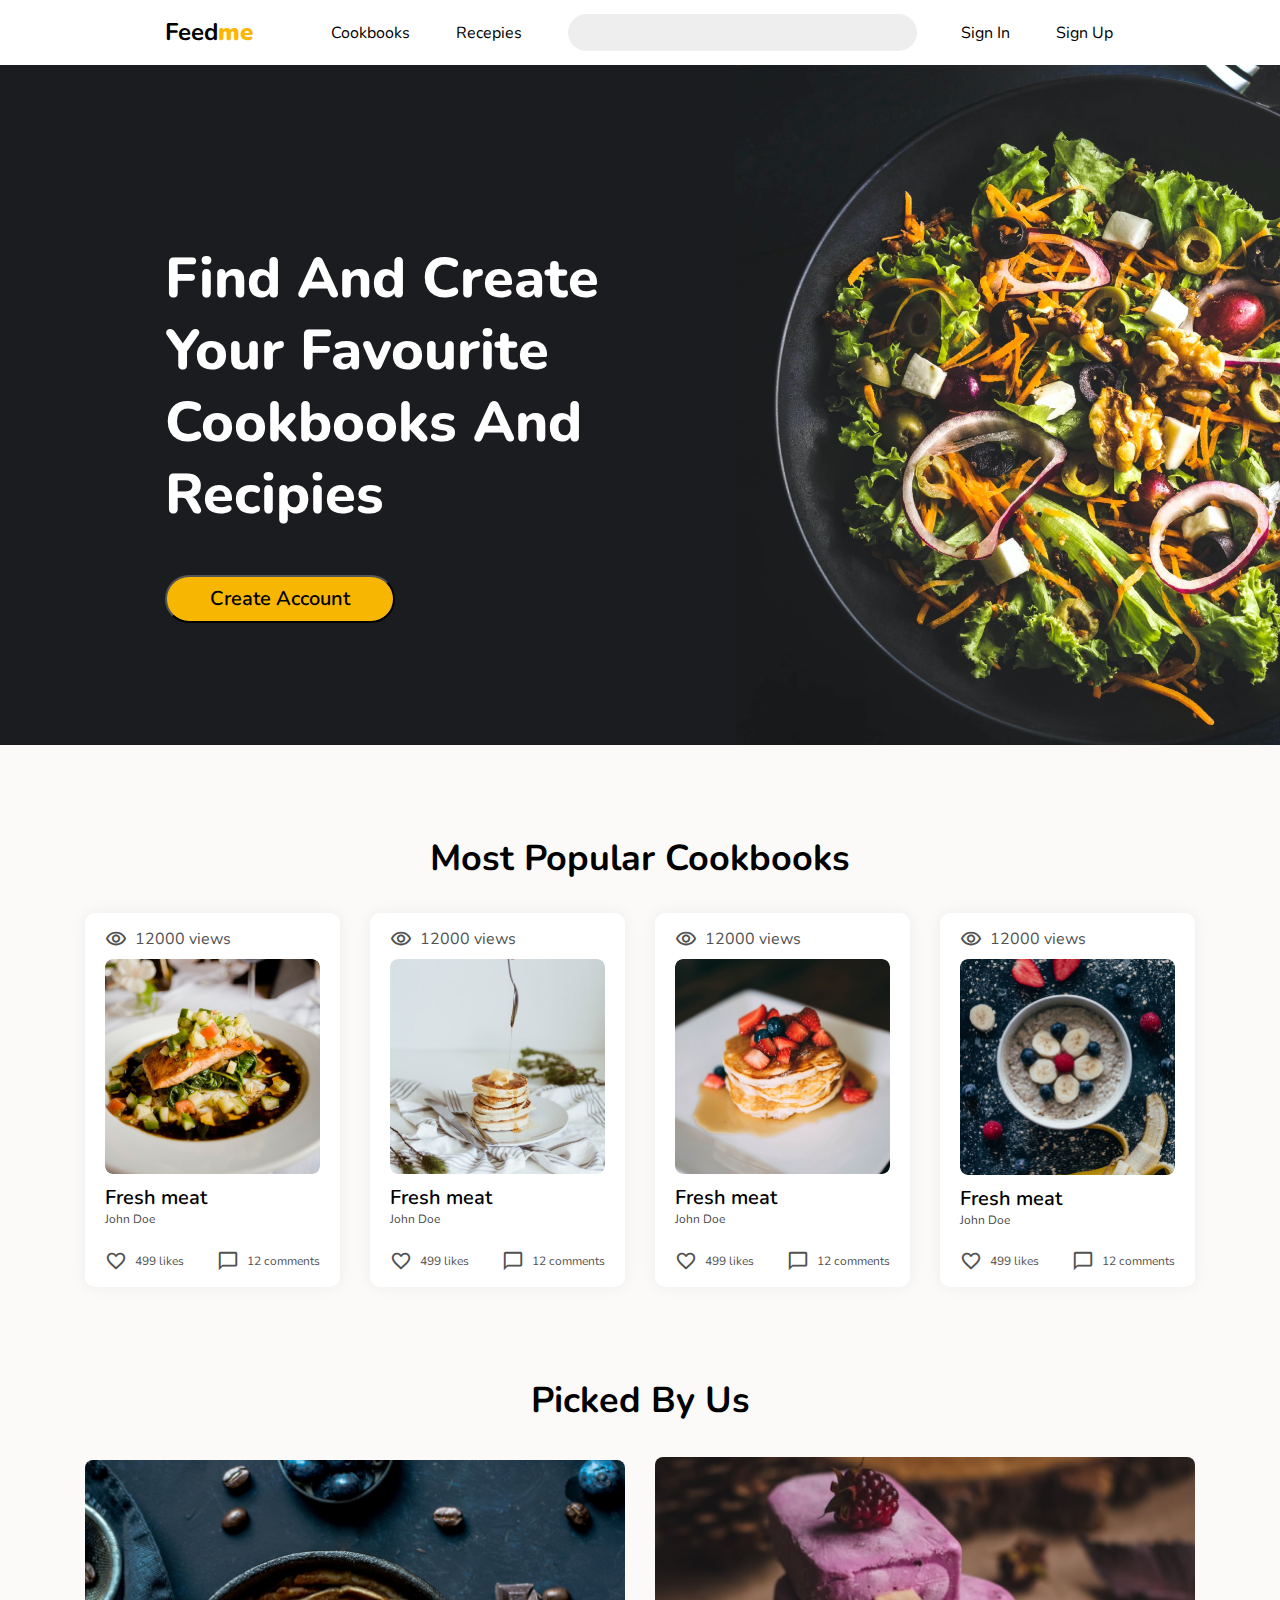
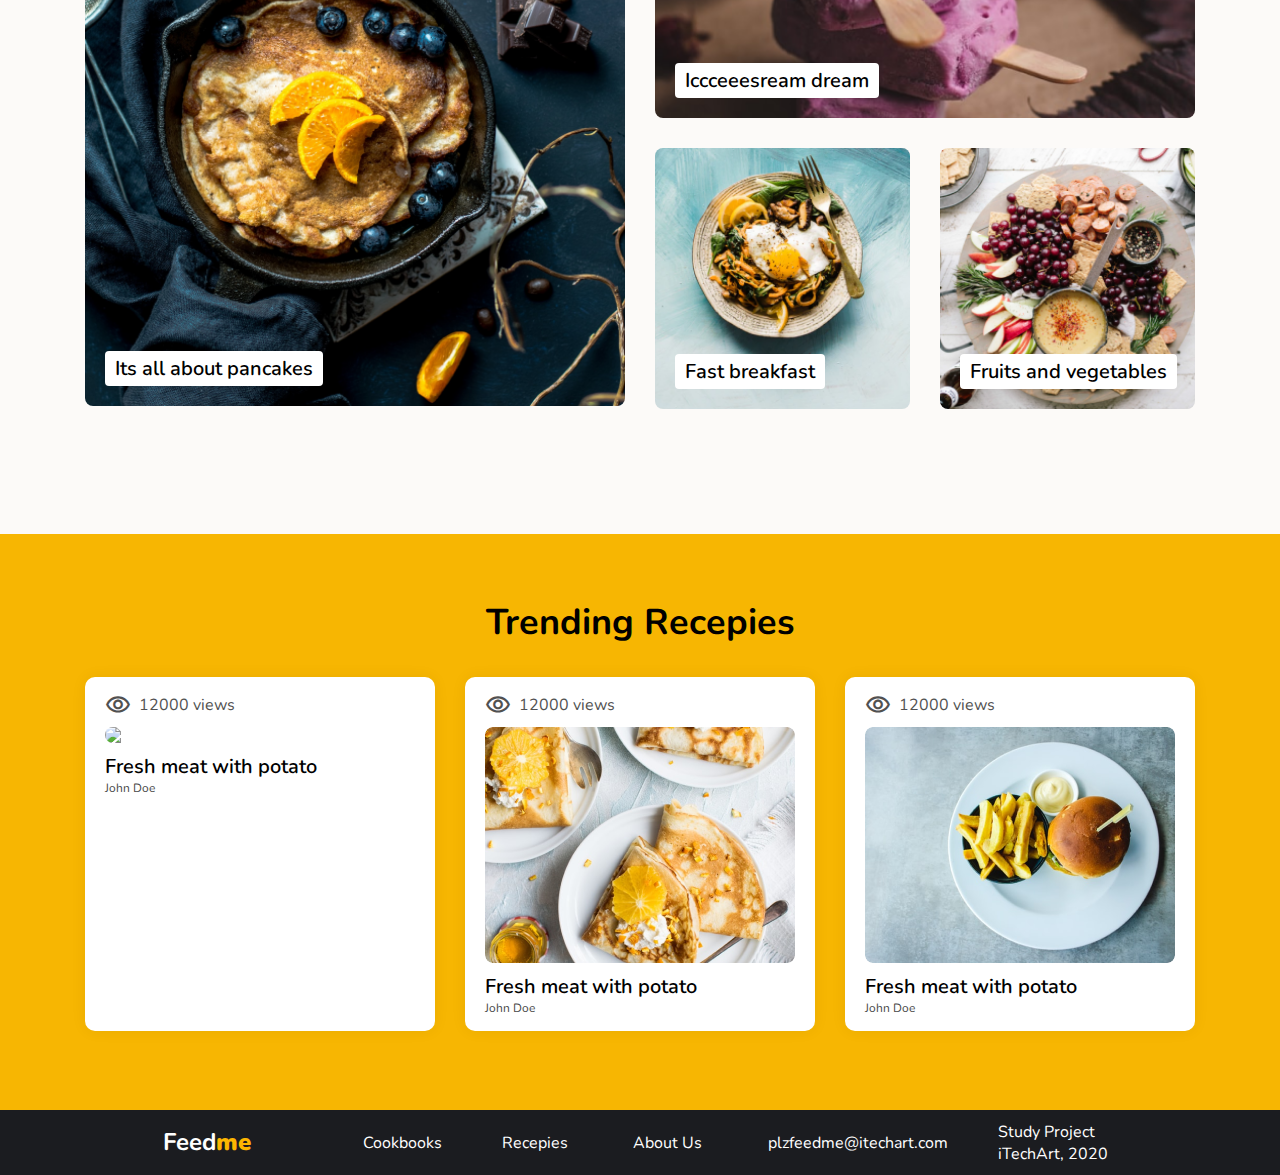
==== commit befbbaf9: "Add picked container" ====
--- a/main_page.html
+++ b/main_page.html
@@ -28,107 +28,112 @@
             <img class="bg-img" src="img/pan.png">
         </div>
         <div class="content">
-            <div class="main-header">
-                <span class="main-header__text">Most Popular Cookbooks</span>
+            <div class="popular">
+                <div class="main-header">
+                    <span class="main-header__text">Most Popular Cookbooks</span>
+                </div>
+                <section class="card-container">
+                    <article class="card">
+                        <div class="card__header ">
+                            <span class="material-icons-outlined md-22 card-header-icon">visibility</span>
+                            <span>12000 views</span>
+                        </div>
+                        <img class="card__img" src="img/fresh_meat.png">
+                        <div class="card__title">Fresh meat</div>
+                        <div class="card__author">John Doe</div>
+                        <div class="card__footer">
+                            <div class="card__likes card-footer-container">
+                                <span class="material-icons-outlined md-22 card-like-icon">favorite_border</span>
+                                <span>499 likes</span>
+                            </div>
+                            <div class="card__comments card-footer-container">
+                                <span class="material-icons-outlined md-22 card-comment-icon">chat_bubble_outline</span>
+                                <span>12 comments</span>
+                            </div>
+                        </div>
+                    </article>
+                    <article class="card">
+                        <div class="card__header ">
+                            <span class="material-icons-outlined md-22 card-header-icon">visibility</span>
+                            <span>12000 views</span>
+                        </div>
+                        <img class="card__img" src="img/fresh_meat_1.png">
+                        <div class="card__title">Fresh meat</div>
+                        <div class="card__author">John Doe</div>
+                        <div class="card__footer">
+                            <div class="card__likes card-footer-container">
+                                <span class="material-icons-outlined md-22 card-like-icon">favorite_border</span>
+                                <span>499 likes</span>
+                            </div>
+                            <div class="card__comments card-footer-container">
+                                <span class="material-icons-outlined md-22 card-comment-icon">chat_bubble_outline</span>
+                                <span>12 comments</span>
+                            </div>
+                        </div>
+                    </article>
+                    <article class="card">
+                        <div class="card__header ">
+                            <span class="material-icons-outlined md-22 card-header-icon">visibility</span>
+                            <span>12000 views</span>
+                        </div>
+                        <img class="card__img" src="img/fresh_meat_2.png">
+                        <div class="card__title">Fresh meat</div>
+                        <div class="card__author">John Doe</div>
+                        <div class="card__footer">
+                            <div class="card__likes card-footer-container">
+                                <span class="material-icons-outlined md-22 card-like-icon">favorite_border</span>
+                                <span>499 likes</span>
+                            </div>
+                            <div class="card__comments card-footer-container">
+                                <span class="material-icons-outlined md-22 card-comment-icon">chat_bubble_outline</span>
+                                <span>12 comments</span>
+                            </div>
+                        </div>
+                    </article>
+                    <article class="card">
+                        <div class="card__header ">
+                            <span class="material-icons-outlined md-22 card-header-icon">visibility</span>
+                            <span>12000 views</span>
+                        </div>
+                        <img class="card__img" src="img/fresh_meat_3.png">
+                        <div class="card__title">Fresh meat</div>
+                        <div class="card__author">John Doe</div>
+                        <div class="card__footer">
+                            <div class="card__likes card-footer-container">
+                                <span class="material-icons-outlined md-22 card-like-icon">favorite_border</span>
+                                <span>499 likes</span>
+                            </div>
+                            <div class="card__comments card-footer-container">
+                                <span class="material-icons-outlined md-22 card-comment-icon">chat_bubble_outline</span>
+                                <span>12 comments</span>
+                            </div>
+                        </div>
+                    </article>
+                </section>
             </div>
-            <section class="card-container">
-                <article class="card">
-                    <div class="card__header ">
-                        <span class="material-icons-outlined md-22 card-header-icon">visibility</span>
-                        <span>12000 views</span>
-                    </div>
-                    <img class="card__img" src="img/fresh_meat.png">
-                    <div class="card__title">Fresh meat</div>
-                    <div class="card__author">John Doe</div>
-                    <div class="card__footer">
-                        <div class="card__likes card-footer-container">
-                            <span class="material-icons-outlined md-22 card-like-icon">favorite_border</span>
-                            <span>499 likes</span>
-                        </div>
-                        <div class="card__comments card-footer-container">
-                            <span class="material-icons-outlined md-22 card-comment-icon">chat_bubble_outline</span>
-                            <span>12 comments</span>
-                        </div>
-                    </div>
-                </article>
-                <article class="card">
-                    <div class="card__header ">
-                        <span class="material-icons-outlined md-22 card-header-icon">visibility</span>
-                        <span>12000 views</span>
-                    </div>
-                    <img class="card__img" src="img/fresh_meat.png">
-                    <div class="card__title">Fresh meat</div>
-                    <div class="card__author">John Doe</div>
-                    <div class="card__footer">
-                        <div class="card__likes card-footer-container">
-                            <span class="material-icons-outlined md-22 card-like-icon">favorite_border</span>
-                            <span>499 likes</span>
-                        </div>
-                        <div class="card__comments card-footer-container">
-                            <span class="material-icons-outlined md-22 card-comment-icon">chat_bubble_outline</span>
-                            <span>12 comments</span>
-                        </div>
-                    </div>
-                </article>
-                <article class="card">
-                    <div class="card__header ">
-                        <span class="material-icons-outlined md-22 card-header-icon">visibility</span>
-                        <span>12000 views</span>
-                    </div>
-                    <img class="card__img" src="img/fresh_meat.png">
-                    <div class="card__title">Fresh meat</div>
-                    <div class="card__author">John Doe</div>
-                    <div class="card__footer">
-                        <div class="card__likes card-footer-container">
-                            <span class="material-icons-outlined md-22 card-like-icon">favorite_border</span>
-                            <span>499 likes</span>
-                        </div>
-                        <div class="card__comments card-footer-container">
-                            <span class="material-icons-outlined md-22 card-comment-icon">chat_bubble_outline</span>
-                            <span>12 comments</span>
-                        </div>
-                    </div>
-                </article>
-                <article class="card">
-                    <div class="card__header ">
-                        <span class="material-icons-outlined md-22 card-header-icon">visibility</span>
-                        <span>12000 views</span>
-                    </div>
-                    <img class="card__img" src="img/fresh_meat.png">
-                    <div class="card__title">Fresh meat</div>
-                    <div class="card__author">John Doe</div>
-                    <div class="card__footer">
-                        <div class="card__likes card-footer-container">
-                            <span class="material-icons-outlined md-22 card-like-icon">favorite_border</span>
-                            <span>499 likes</span>
-                        </div>
-                        <div class="card__comments card-footer-container">
-                            <span class="material-icons-outlined md-22 card-comment-icon">chat_bubble_outline</span>
-                            <span>12 comments</span>
-                        </div>
-                    </div>
-                </article>
-
-            </section>
             <div class="picked">
                 <div class="main-header">
-                  <span class="main-header__text">Trending Recepies</span>
+                  <span class="main-header__text main-header__picked">Picked By Us</span>
                 </div>
                 <div class="img-container">
                     <section class="img-container img-container__left">
-                        <div class="img-wrapper img-size_l">
-                            <p class="img__text">Its all about pancakes</p>
+                        <div class="img-wrapper">
+                            <img class="img img-size_l" src="img/pancakes.png">
+                            <div class="img__text">Its all about pancakes</div>
                         </div>
                     </section>
                     <section class="img-container img-container__right">
                         <div class="img-wrapper img-size_m">
-                            <p class="img__text">Iccceeesream dream</p>
+                            <img class="img" src="img/ice-cream.png">
+                            <div class="img__text">Iccceeesream dream</div>
                         </div>
                         <div class="img-wrapper img-size_s-left">
-                            <p class="img__text">Fast breakfast</p>
+                            <img class="img" src="img/breakfast.png">
+                            <div class="img__text">Fast breakfast</div>
                         </div>
                         <div class="img-wrapper img-size_s-right">
-                            <p class="img__text">Fruits and vegetables</p>
+                            <img class="img" src="img/fruits_&_vegetables.png">
+                            <div class="img__text">Fruits and vegetables</div>
                         </div>
                     </section>
                 </div>
@@ -144,7 +149,7 @@
                             <span>12000 views</span>
                         </div>
                         <img class="card__img" src="img/fresh_meat_with_potato.png">
-                        <div class="card__title">Fresh meat</div>
+                        <div class="card__title">Fresh meat with potato</div>
                         <div class="card__author card-author__trends">John Doe</div>
                     </article>
                     <article class="card card__trends">
@@ -152,8 +157,8 @@
                             <span class="material-icons-outlined md-26 card-header-icon">visibility</span>
                             <span>12000 views</span>
                         </div>
-                        <img class="card__img" src="img/fresh_meat_with_potato.png">
-                        <div class="card__title">Fresh meat</div>
+                        <img class="card__img" src="img/fresh_meat_with_potato_1.png">
+                        <div class="card__title">Fresh meat with potato</div>
                         <div class="card__author card-author__trends">John Doe</div>
                     </article>
                     <article class="card card__trends">
@@ -161,8 +166,8 @@
                             <span class="material-icons-outlined md-26 card-header-icon">visibility</span>
                             <span>12000 views</span>
                         </div>
-                        <img class="card__img" src="img/fresh_meat_with_potato.png">
-                        <div class="card__title">Fresh meat</div>
+                        <img class="card__img" src="img/fresh_meat_with_potato_2.png">
+                        <div class="card__title">Fresh meat with potato</div>
                         <div class="card__author card-author__trends">John Doe</div>
                     </article>
                 </section>
--- a/css/main.css
+++ b/css/main.css
@@ -32,6 +32,7 @@
     margin: 0;
 }
 
+/* Main grid container description */
 .container {
     display: grid;
     grid-template-areas:
@@ -42,6 +43,7 @@
     grid-template-columns: minmax(auto, 165px) auto minmax(auto, 165px);
 }
 
+/* Header description */
 .header {
     background: #FFFFFF;
     align-items: center;
@@ -124,6 +126,7 @@
     grid-area: search-form;
 }
 
+/* Background container description */
 .bg-container {
     display: grid;
     grid-template-areas:
@@ -186,10 +189,12 @@
     grid-gap: 44px;
 }
 
+/* Content description */
 .content {
     grid-area: content;
 }
 
+/* Popular container description */
 .main-header {
     display: flex;
     text-align: center;
@@ -210,7 +215,7 @@
     display: flex;
     flex-flow: row wrap;
     align-content: space-evenly;
-    justify-content: space-evenly;
+    justify-content: center;
     grid-area: card-container;
 }
 
@@ -254,10 +259,6 @@
     margin-bottom: 10px;
 }
 
-.card-img__picked:first-child {
-
-}
-
 .card__title {
     font-family: Nunito;
     font-style: normal;
@@ -306,6 +307,78 @@
     align-items: center;
 }
 
+/* Picked container description */
+.main-header__picked {
+    margin-bottom: 17px;
+}
+.img-container {
+    display: flex;
+    flex-flow: row wrap;
+    justify-content: center;
+    grid-area: card-container;
+}
+
+.img-container__left {
+    display: flex;
+    flex-flow: column wrap;
+    width: 570px;
+}
+
+.img-container__right {
+    display: flex;
+    width: 570px;
+}
+
+.img-wrapper {
+    position: relative;
+    margin: 15px;
+}
+
+.img {
+    width: 100%;
+    height: 100%;
+    object-fit: cover;
+    border-radius: 8px;
+}
+
+.img__text {
+    font-family: Nunito;
+    font-style: normal;
+    font-weight: 600;
+    font-size: 20px;
+    line-height: 27px;
+    background-color: #ffffff;
+    border-radius: 4px;
+    position: absolute;
+    text-align: center;
+    bottom: 20px;
+    left: 20px;
+    padding: 4px 10px;
+
+}
+
+.img-size_l {
+    flex: 0 0 540px;
+}
+
+.img-size_m {
+    flex: 1 1 540px;
+}
+
+.img-size_s-left {
+    flex: 1 1 220px;
+}
+
+.img-size_s-right {
+    flex: 1 1 220px;
+}
+
+/* Trends container description */
+.trends {
+    background-color: #F7B602;
+    padding-bottom: 79px;
+}
+
 .main-header__trends {
     margin-top: 110px;
     padding-top: 65px;
@@ -319,52 +392,7 @@
     margin-bottom: 0;
 }
 
-.trends {
-    background-color: #F7B602;
-    padding-bottom: 79px;
-}
-
-.img-container {
-    display: flex;
-    flex-flow: row wrap;
-    grid-area: card-container;
-}
-
-.img-container__left {
-    display: flex;
-    flex-flow: column wrap;
-    justify-content: flex-start;
-    grid-area: card-container;
-    height: 255px;
-    width: 100%;
-}
-
-.img-container__right {
-    display: flex;
-    flex-flow: column wrap;
-    justify-content: flex-start;
-    grid-area: card-container;
-    height: 255px;
-    width: 100%;
-}
-
-.img-size_l {
-    flex: 4 1 540px;
-    background: center / contain no-repeat url("../img/pancakes.png");
-}
-
-.img-size_m {
-    flex: 2 1 540px;
-    background: center / contain no-repeat url("../img/ice-cream.png");}
-
-.img-size_s-left {
-    flex: 1 1 255px;
-    background: center / contain no-repeat url("../img/breakfast.png");}
-
-.img-size_s-right {
-    flex: 1 1 255px;
-    background: center / contain no-repeat url("../img/fruits_&_vegetables.png");}
-
+/* Footer description */
 .footer {
     grid-area: footer;
     background: #1B1C20;
